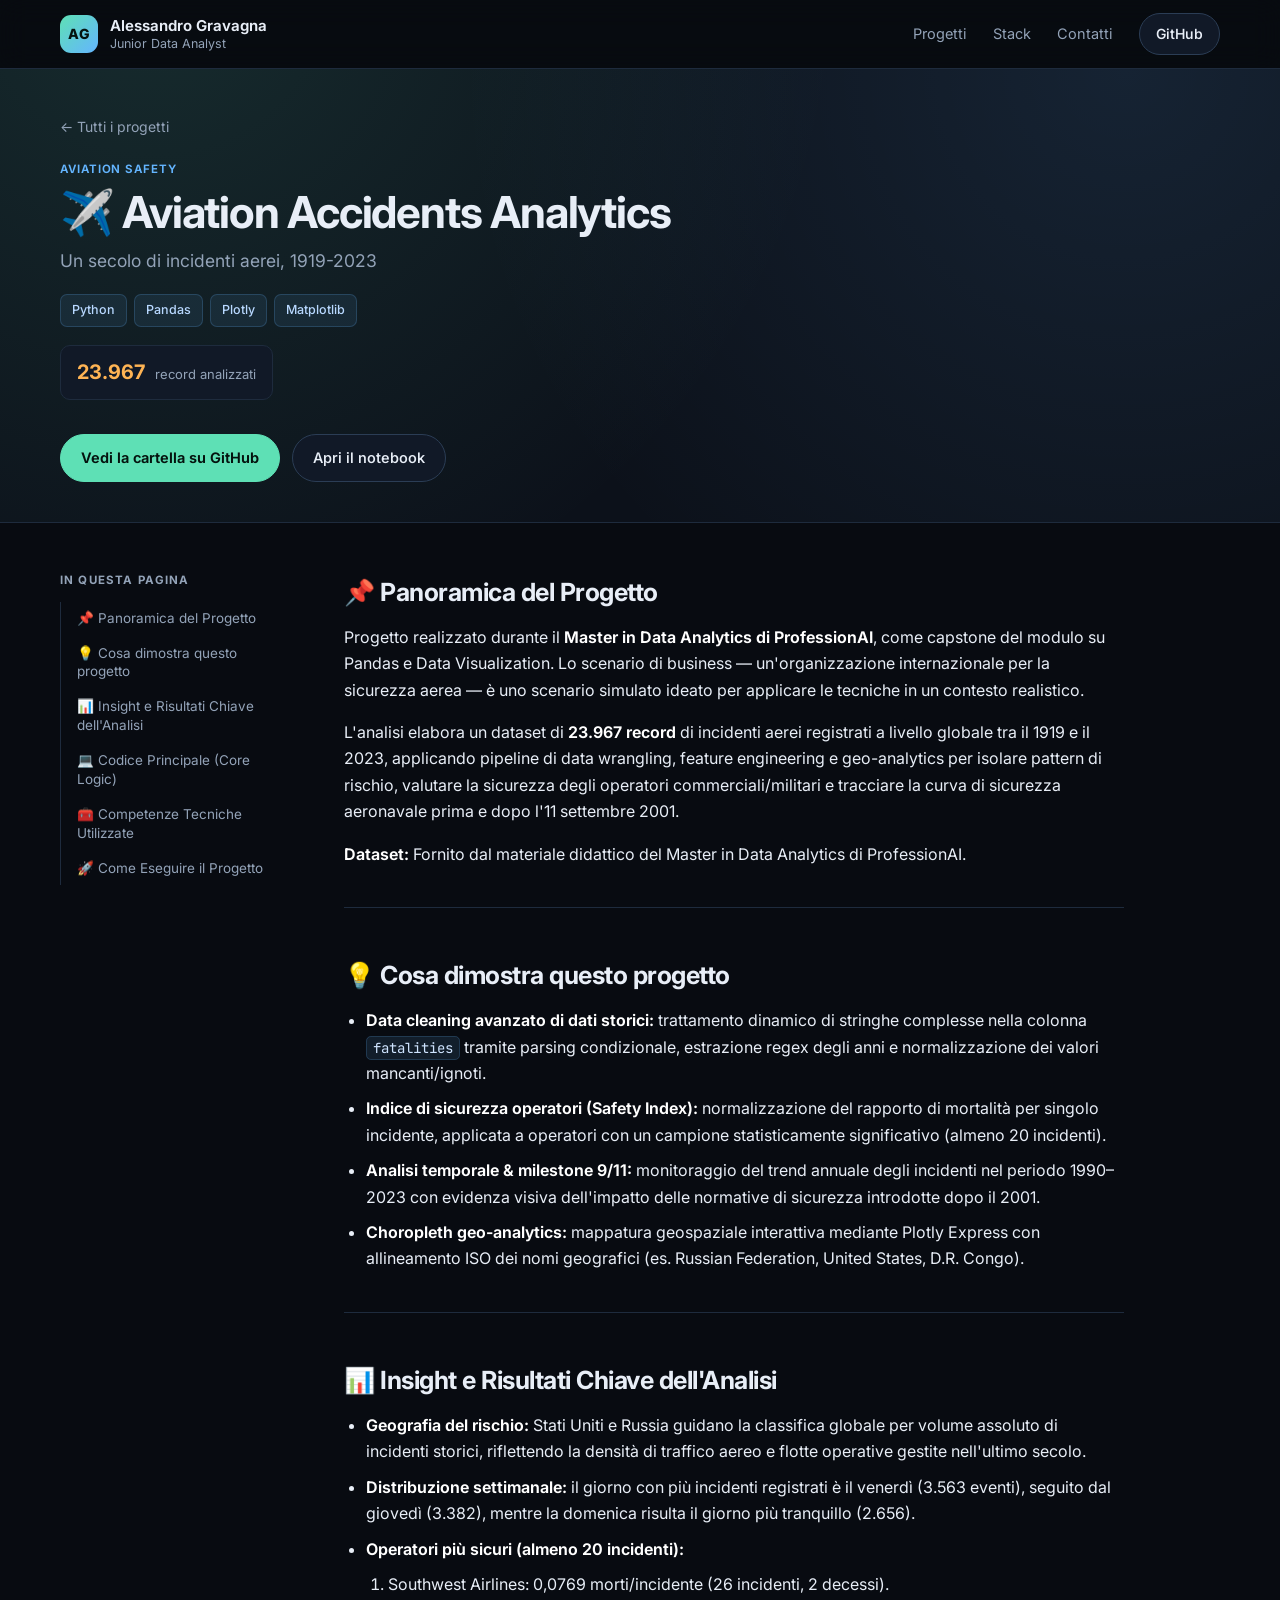
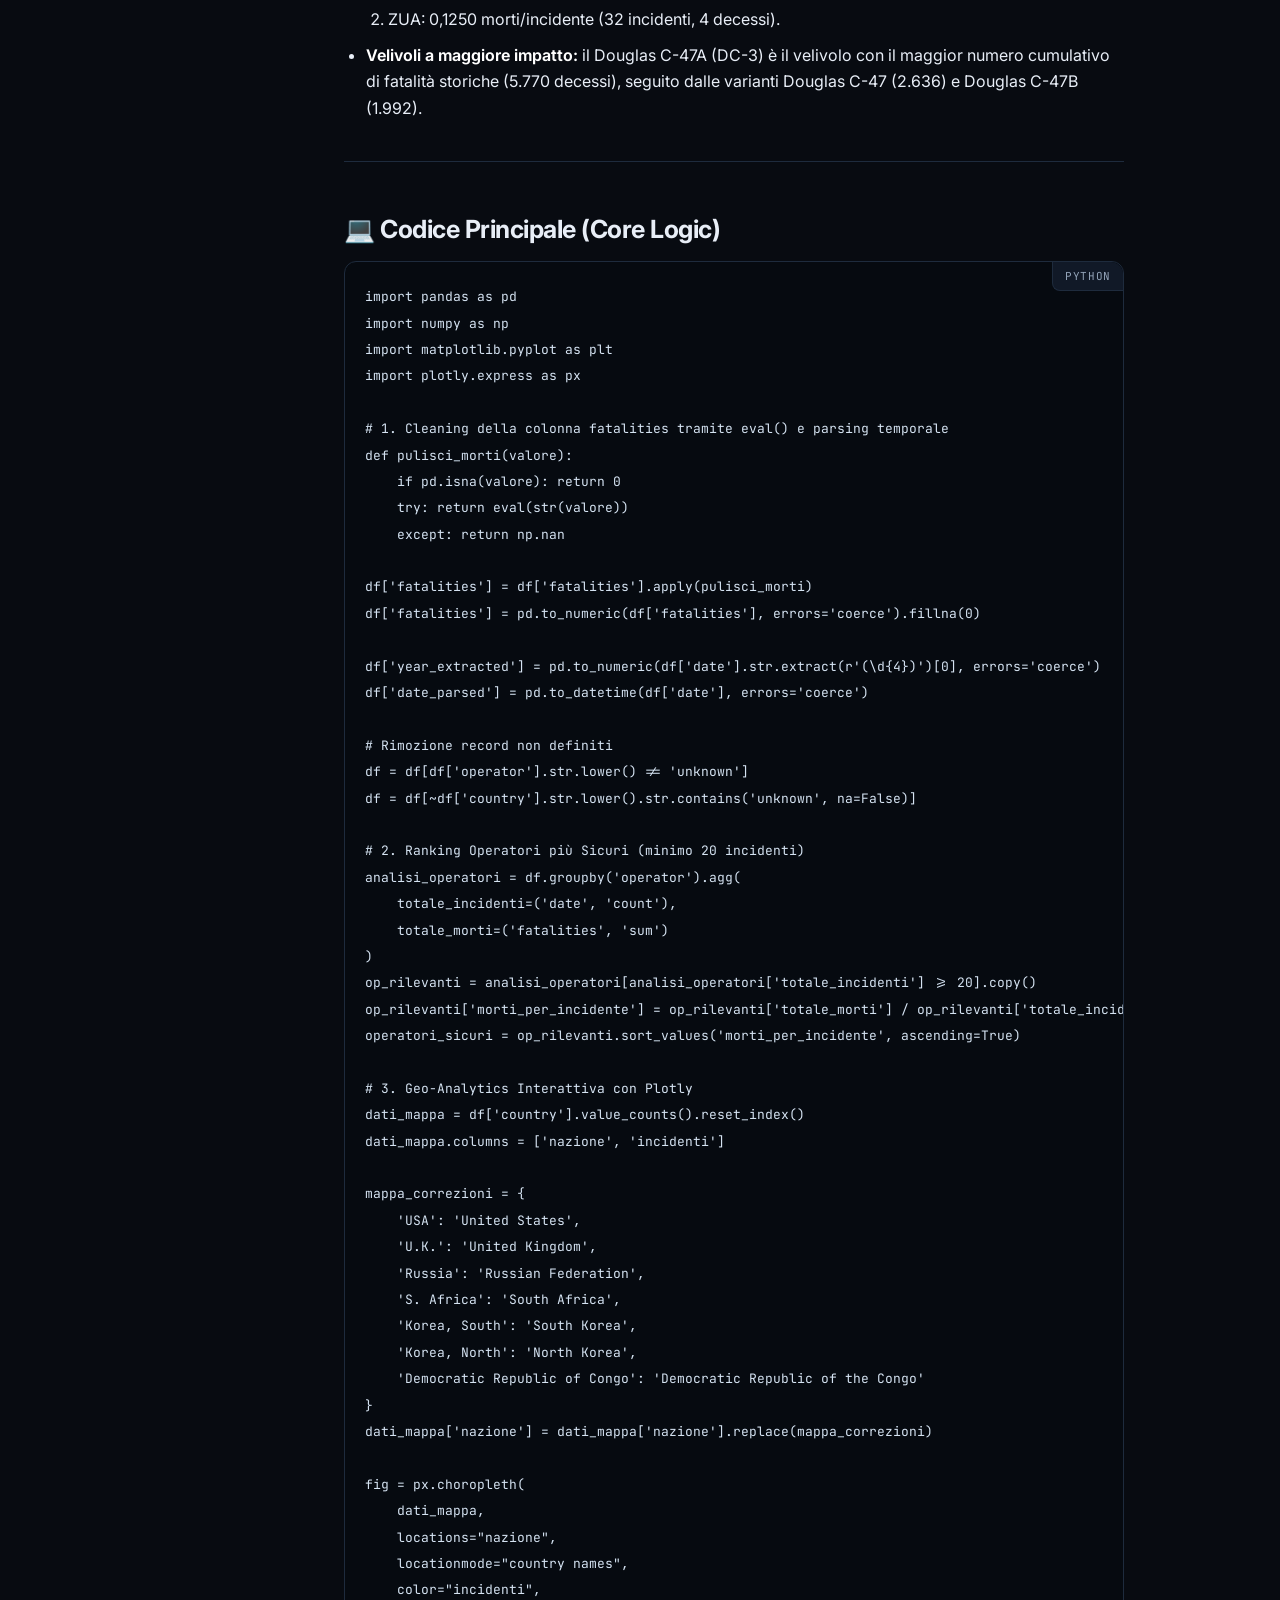
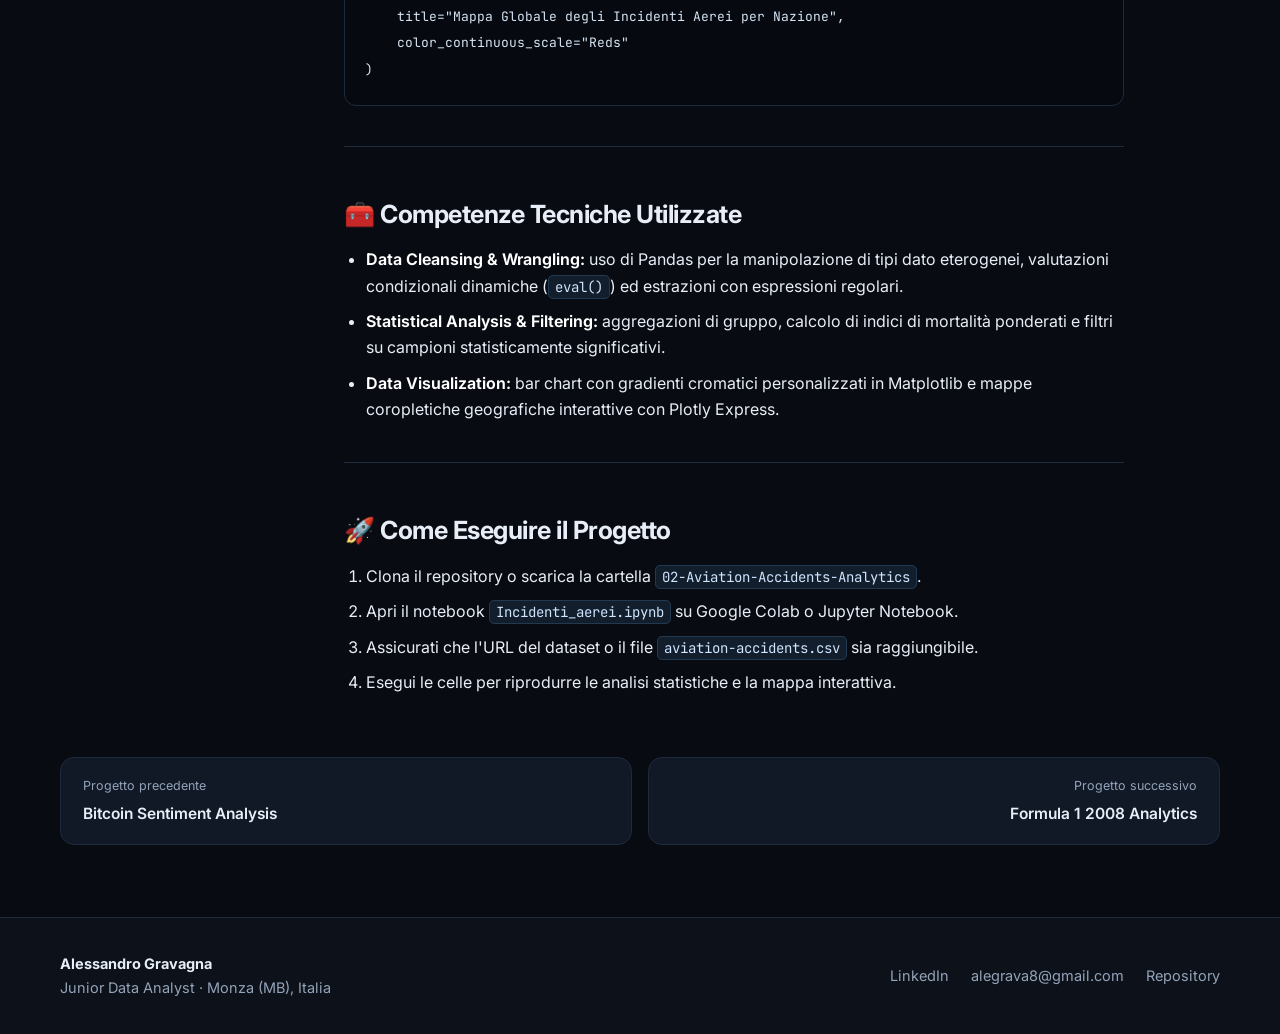
==== docs/projects/aviation-accidents.html @ 1020ff24 "Aggiunge il sito GitHub Pages generato dai README Trasforma il repository in un portfolio navigabile" ====
<!DOCTYPE html>
<html lang="it">
<head>
<meta charset="utf-8">
<meta name="viewport" content="width=device-width, initial-scale=1">
<title>Aviation Accidents Analytics — Alessandro Gravagna</title>
<meta name="description" content="Data wrangling su dati storici sporchi, costruzione di un safety index per operatore su campioni significativi, analisi del trend post 11 settembre e mappa coropletica interattiva.">
<meta name="author" content="Alessandro Gravagna">
<meta property="og:title" content="Aviation Accidents Analytics — Alessandro Gravagna">
<meta property="og:description" content="Data wrangling su dati storici sporchi, costruzione di un safety index per operatore su campioni significativi, analisi del trend post 11 settembre e mappa coropletica interattiva.">
<meta property="og:type" content="website">
<meta property="og:url" content="https://alessandrogravagna.github.io/Data-Analytics-Portfolio/">
<meta property="og:image" content="https://alessandrogravagna.github.io/Data-Analytics-Portfolio/assets/img/powerbi-techmarket-powerbi_dashboard_preview.png">
<meta property="og:locale" content="it_IT">
<meta name="twitter:card" content="summary_large_image">
<link rel="icon" href="data:image/svg+xml,<svg xmlns='http://www.w3.org/2000/svg' viewBox='0 0 100 100'><text y='.9em' font-size='90'>&#128202;</text></svg>">
<link rel="preconnect" href="https://fonts.googleapis.com">
<link rel="preconnect" href="https://fonts.gstatic.com" crossorigin>
<link href="https://fonts.googleapis.com/css2?family=Inter:wght@400;500;600;700;800&family=JetBrains+Mono:wght@400;500&display=swap" rel="stylesheet">
<link rel="stylesheet" href="../assets/style.css">

</head>
<body class="project">
<a class="skip" href="#main">Vai al contenuto</a>
<header class="topbar">
  <div class="wrap topbar-inner">
    <a class="brand" href="../index.html">
      <span class="brand-mark">AG</span>
      <span class="brand-text">Alessandro Gravagna<small>Junior Data Analyst</small></span>
    </a>
    <nav class="topnav">
      <a href="../index.html#progetti">Progetti</a>
      <a href="../index.html#stack">Stack</a>
      <a href="../index.html#contatti">Contatti</a>
      <a class="btn btn-ghost" href="https://github.com/alessandrogravagna/Data-Analytics-Portfolio" target="_blank" rel="noopener">GitHub</a>
    </nav>
  </div>
</header>
<main id="main">

<section class="project-head">
  <div class="wrap">
    <a class="back" href="../index.html#progetti"><span aria-hidden="true">&larr;</span> Tutti i progetti</a>
    <span class="domain">Aviation Safety</span>
    <h1>✈️ Aviation Accidents Analytics</h1>
    <p class="lead">Un secolo di incidenti aerei, 1919-2023</p>
    <div class="chips"><span class="chip">Python</span><span class="chip">Pandas</span><span class="chip">Plotly</span><span class="chip">Matplotlib</span></div>
    <div class="head-metric"><b>23.967</b><span>record analizzati</span></div>
    <div class="hero-actions"><a class="btn btn-primary" href="https://github.com/alessandrogravagna/Data-Analytics-Portfolio/tree/main/04-Python/02-Aviation-Accidents-Analytics" target="_blank" rel="noopener">Vedi la cartella su GitHub</a><a class="btn" href="https://github.com/alessandrogravagna/Data-Analytics-Portfolio/blob/main/04-Python/02-Aviation-Accidents-Analytics/Incidenti_aerei.ipynb" target="_blank" rel="noopener">Apri il notebook</a></div>
  </div>
</section>
<div class="wrap project-layout">
  <aside class="toc"><p class="toc-title">In questa pagina</p><nav><a href="#panoramica-del-progetto">📌 Panoramica del Progetto</a><a href="#cosa-dimostra-questo-progetto">💡 Cosa dimostra questo progetto</a><a href="#insight-e-risultati-chiave-dellanalisi">📊 Insight e Risultati Chiave dell&#x27;Analisi</a><a href="#codice-principale-core-logic">💻 Codice Principale (Core Logic)</a><a href="#competenze-tecniche-utilizzate">🧰 Competenze Tecniche Utilizzate</a><a href="#come-eseguire-il-progetto">🚀 Come Eseguire il Progetto</a></nav></aside>
  <article class="prose">
<h2 id="panoramica-del-progetto">📌 Panoramica del Progetto</h2>
<p>Progetto realizzato durante il <strong>Master in Data Analytics di ProfessionAI</strong>, come capstone del modulo su Pandas e Data Visualization. Lo scenario di business — un&#x27;organizzazione internazionale per la sicurezza aerea — è uno scenario simulato ideato per applicare le tecniche in un contesto realistico.</p>
<p>L&#x27;analisi elabora un dataset di <strong>23.967 record</strong> di incidenti aerei registrati a livello globale tra il 1919 e il 2023, applicando pipeline di data wrangling, feature engineering e geo-analytics per isolare pattern di rischio, valutare la sicurezza degli operatori commerciali/militari e tracciare la curva di sicurezza aeronavale prima e dopo l&#x27;11 settembre 2001.</p>
<p><strong>Dataset:</strong> Fornito dal materiale didattico del Master in Data Analytics di ProfessionAI.</p>
<hr>
<h2 id="cosa-dimostra-questo-progetto">💡 Cosa dimostra questo progetto</h2>
<ul>
<li><strong>Data cleaning avanzato di dati storici:</strong> trattamento dinamico di stringhe complesse nella colonna <code>fatalities</code> tramite parsing condizionale, estrazione regex degli anni e normalizzazione dei valori mancanti/ignoti.
</li>
<li><strong>Indice di sicurezza operatori (Safety Index):</strong> normalizzazione del rapporto di mortalità per singolo incidente, applicata a operatori con un campione statisticamente significativo (almeno 20 incidenti).
</li>
<li><strong>Analisi temporale &amp; milestone 9/11:</strong> monitoraggio del trend annuale degli incidenti nel periodo 1990–2023 con evidenza visiva dell&#x27;impatto delle normative di sicurezza introdotte dopo il 2001.
</li>
<li><strong>Choropleth geo-analytics:</strong> mappatura geospaziale interattiva mediante Plotly Express con allineamento ISO dei nomi geografici (es. Russian Federation, United States, D.R. Congo).
</li>
</ul>
<hr>
<h2 id="insight-e-risultati-chiave-dellanalisi">📊 Insight e Risultati Chiave dell&#x27;Analisi</h2>
<ul>
<li><strong>Geografia del rischio:</strong> Stati Uniti e Russia guidano la classifica globale per volume assoluto di incidenti storici, riflettendo la densità di traffico aereo e flotte operative gestite nell&#x27;ultimo secolo.
</li>
<li><strong>Distribuzione settimanale:</strong> il giorno con più incidenti registrati è il venerdì (3.563 eventi), seguito dal giovedì (3.382), mentre la domenica risulta il giorno più tranquillo (2.656).
</li>
<li><strong>Operatori più sicuri (almeno 20 incidenti):</strong>
<ol>
<li>Southwest Airlines: 0,0769 morti/incidente (26 incidenti, 2 decessi).
</li>
<li>ZUA: 0,1250 morti/incidente (32 incidenti, 4 decessi).
</li>
</ol>
</li>
<li><strong>Velivoli a maggiore impatto:</strong> il Douglas C-47A (DC-3) è il velivolo con il maggior numero cumulativo di fatalità storiche (5.770 decessi), seguito dalle varianti Douglas C-47 (2.636) e Douglas C-47B (1.992).
</li>
</ul>
<hr>
<h2 id="codice-principale-core-logic">💻 Codice Principale (Core Logic)</h2>
<div class="code-block" data-lang="python"><pre><code>import pandas as pd
import numpy as np
import matplotlib.pyplot as plt
import plotly.express as px

# 1. Cleaning della colonna fatalities tramite eval() e parsing temporale
def pulisci_morti(valore):
    if pd.isna(valore): return 0
    try: return eval(str(valore))
    except: return np.nan

df[&#x27;fatalities&#x27;] = df[&#x27;fatalities&#x27;].apply(pulisci_morti)
df[&#x27;fatalities&#x27;] = pd.to_numeric(df[&#x27;fatalities&#x27;], errors=&#x27;coerce&#x27;).fillna(0)

df[&#x27;year_extracted&#x27;] = pd.to_numeric(df[&#x27;date&#x27;].str.extract(r&#x27;(\d{4})&#x27;)[0], errors=&#x27;coerce&#x27;)
df[&#x27;date_parsed&#x27;] = pd.to_datetime(df[&#x27;date&#x27;], errors=&#x27;coerce&#x27;)

# Rimozione record non definiti
df = df[df[&#x27;operator&#x27;].str.lower() != &#x27;unknown&#x27;]
df = df[~df[&#x27;country&#x27;].str.lower().str.contains(&#x27;unknown&#x27;, na=False)]

# 2. Ranking Operatori più Sicuri (minimo 20 incidenti)
analisi_operatori = df.groupby(&#x27;operator&#x27;).agg(
    totale_incidenti=(&#x27;date&#x27;, &#x27;count&#x27;),
    totale_morti=(&#x27;fatalities&#x27;, &#x27;sum&#x27;)
)
op_rilevanti = analisi_operatori[analisi_operatori[&#x27;totale_incidenti&#x27;] &gt;= 20].copy()
op_rilevanti[&#x27;morti_per_incidente&#x27;] = op_rilevanti[&#x27;totale_morti&#x27;] / op_rilevanti[&#x27;totale_incidenti&#x27;]
operatori_sicuri = op_rilevanti.sort_values(&#x27;morti_per_incidente&#x27;, ascending=True)

# 3. Geo-Analytics Interattiva con Plotly
dati_mappa = df[&#x27;country&#x27;].value_counts().reset_index()
dati_mappa.columns = [&#x27;nazione&#x27;, &#x27;incidenti&#x27;]

mappa_correzioni = {
    &#x27;USA&#x27;: &#x27;United States&#x27;,
    &#x27;U.K.&#x27;: &#x27;United Kingdom&#x27;,
    &#x27;Russia&#x27;: &#x27;Russian Federation&#x27;,
    &#x27;S. Africa&#x27;: &#x27;South Africa&#x27;,
    &#x27;Korea, South&#x27;: &#x27;South Korea&#x27;,
    &#x27;Korea, North&#x27;: &#x27;North Korea&#x27;,
    &#x27;Democratic Republic of Congo&#x27;: &#x27;Democratic Republic of the Congo&#x27;
}
dati_mappa[&#x27;nazione&#x27;] = dati_mappa[&#x27;nazione&#x27;].replace(mappa_correzioni)

fig = px.choropleth(
    dati_mappa,
    locations=&quot;nazione&quot;,
    locationmode=&quot;country names&quot;,
    color=&quot;incidenti&quot;,
    title=&quot;Mappa Globale degli Incidenti Aerei per Nazione&quot;,
    color_continuous_scale=&quot;Reds&quot;
)</code></pre></div>
<hr>
<h2 id="competenze-tecniche-utilizzate">🧰 Competenze Tecniche Utilizzate</h2>
<ul>
<li><strong>Data Cleansing &amp; Wrangling:</strong> uso di Pandas per la manipolazione di tipi dato eterogenei, valutazioni condizionali dinamiche (<code>eval()</code>) ed estrazioni con espressioni regolari.
</li>
<li><strong>Statistical Analysis &amp; Filtering:</strong> aggregazioni di gruppo, calcolo di indici di mortalità ponderati e filtri su campioni statisticamente significativi.
</li>
<li><strong>Data Visualization:</strong> bar chart con gradienti cromatici personalizzati in Matplotlib e mappe coropletiche geografiche interattive con Plotly Express.
</li>
</ul>
<hr>
<h2 id="come-eseguire-il-progetto">🚀 Come Eseguire il Progetto</h2>
<ol>
<li>Clona il repository o scarica la cartella <code>02-Aviation-Accidents-Analytics</code>.
</li>
<li>Apri il notebook <code>Incidenti_aerei.ipynb</code> su Google Colab o Jupyter Notebook.
</li>
<li>Assicurati che l&#x27;URL del dataset o il file <code>aviation-accidents.csv</code> sia raggiungibile.
</li>
<li>Esegui le celle per riprodurre le analisi statistiche e la mappa interattiva.
</li>
</ol>
  </article>
</div>
<div class="wrap pager-row"><a class="pager prev" href="bitcoin-sentiment-pyspark.html"><span>Progetto precedente</span><b>Bitcoin Sentiment Analysis</b></a><a class="pager next" href="formula1-2008.html"><span>Progetto successivo</span><b>Formula 1 2008 Analytics</b></a></div>

</main>
<footer class="footer">
  <div class="wrap footer-inner">
    <div>
      <strong>Alessandro Gravagna</strong><br>
      <span class="muted">Junior Data Analyst &middot; Monza (MB), Italia</span>
    </div>
    <div class="footer-links">
      <a href="https://www.linkedin.com/in/alessandro-gravagna-3a3050201/" target="_blank" rel="noopener">LinkedIn</a>
      <a href="mailto:alegrava8@gmail.com">alegrava8@gmail.com</a>
      <a href="https://github.com/alessandrogravagna/Data-Analytics-Portfolio" target="_blank" rel="noopener">Repository</a>
    </div>
  </div>
</footer>
</body>
</html>
---- docs/assets/style.css ----
/* ==========================================================================
   Data Analytics Portfolio — Alessandro Gravagna
   Foglio di stile unico del sito (generato in docs/assets/style.css)
   ========================================================================== */

:root {
  --bg: #080b11;
  --bg-alt: #0c111a;
  --surface: #111927;
  --surface-2: #16202f;
  --border: #1e2b3d;
  --border-strong: #2b3d55;
  --text: #e8eef7;
  --muted: #93a3b8;
  --accent: #5ee0b5;
  --accent-2: #64b5ff;
  --accent-3: #ffb454;
  --radius: 14px;
  --wrap: 1160px;
  --mono: "JetBrains Mono", ui-monospace, SFMono-Regular, Menlo, monospace;
  --sans: "Inter", -apple-system, BlinkMacSystemFont, "Segoe UI", Roboto, sans-serif;
}

* { box-sizing: border-box; }

html { scroll-behavior: smooth; scroll-padding-top: 84px; }

body {
  margin: 0;
  background: var(--bg);
  color: var(--text);
  font-family: var(--sans);
  font-size: 16px;
  line-height: 1.65;
  -webkit-font-smoothing: antialiased;
}

img { max-width: 100%; height: auto; display: block; }
a { color: var(--accent); text-decoration: none; }
a:hover { text-decoration: underline; }
[hidden] { display: none !important; }

.wrap { width: min(var(--wrap), calc(100% - 48px)); margin-inline: auto; }
.muted { color: var(--muted); }
.star { color: var(--accent-3); }

.skip {
  position: absolute; left: -9999px; top: 0; background: var(--accent);
  color: #04120d; padding: 10px 16px; border-radius: 0 0 8px 0; z-index: 100;
}
.skip:focus { left: 0; }

/* ---------- Topbar ---------- */
.topbar {
  position: sticky; top: 0; z-index: 50;
  background: rgba(8, 11, 17, .82);
  backdrop-filter: blur(14px);
  border-bottom: 1px solid var(--border);
}
.topbar-inner { display: flex; align-items: center; justify-content: space-between; gap: 20px; height: 68px; }
.brand { display: flex; align-items: center; gap: 12px; color: var(--text); text-decoration: none; }
.brand:hover { text-decoration: none; }
.brand-mark {
  width: 38px; height: 38px; border-radius: 11px; flex: none;
  display: grid; place-items: center;
  background: linear-gradient(135deg, var(--accent), var(--accent-2));
  color: #05130f; font-weight: 800; font-size: 14px; letter-spacing: .5px;
}
.brand-text { display: flex; flex-direction: column; font-weight: 650; font-size: 15px; line-height: 1.25; }
.brand-text small { color: var(--muted); font-weight: 400; font-size: 12.5px; }
.topnav { display: flex; align-items: center; gap: 26px; font-size: 14.5px; }
.topnav a { color: var(--muted); }
.topnav a:hover { color: var(--text); text-decoration: none; }

/* ---------- Bottoni ---------- */
.btn {
  display: inline-flex; align-items: center; gap: 8px;
  padding: 11px 20px; border-radius: 999px;
  border: 1px solid var(--border-strong); background: var(--surface);
  color: var(--text); font-size: 14.5px; font-weight: 550;
  transition: border-color .18s, background .18s, transform .18s;
}
.btn:hover { text-decoration: none; border-color: var(--accent); background: var(--surface-2); transform: translateY(-1px); }
.btn-primary { background: var(--accent); border-color: var(--accent); color: #04130e; font-weight: 650; }
.btn-primary:hover { background: #7aeac6; border-color: #7aeac6; color: #04130e; }
.btn-accent { background: transparent; border-color: var(--accent-3); color: var(--accent-3); }
.btn-accent:hover { background: rgba(255, 180, 84, .12); border-color: var(--accent-3); }
.btn-ghost { padding: 8px 16px; font-size: 14px; }
.topnav .btn-ghost { color: var(--text); }

/* ---------- Hero ---------- */
.hero {
  position: relative; overflow: hidden;
  padding: clamp(56px, 9vw, 104px) 0 clamp(40px, 6vw, 72px);
  border-bottom: 1px solid var(--border);
}
.hero::before {
  content: ""; position: absolute; inset: -40% -10% auto -10%; height: 620px;
  background:
    radial-gradient(closest-side, rgba(94, 224, 181, .17), transparent 70%) 18% 40% / 60% 100% no-repeat,
    radial-gradient(closest-side, rgba(100, 181, 255, .15), transparent 70%) 82% 20% / 55% 100% no-repeat;
  pointer-events: none;
}
.hero::after {
  content: ""; position: absolute; inset: 0; pointer-events: none;
  background-image: linear-gradient(rgba(255,255,255,.028) 1px, transparent 1px),
                    linear-gradient(90deg, rgba(255,255,255,.028) 1px, transparent 1px);
  background-size: 56px 56px;
  mask-image: linear-gradient(180deg, #000, transparent 82%);
}
.hero-inner { position: relative; z-index: 1; max-width: 860px; }
.pill {
  display: inline-flex; align-items: center; gap: 9px; margin: 0 0 22px;
  padding: 7px 15px 7px 12px; border-radius: 999px;
  border: 1px solid rgba(94, 224, 181, .35); background: rgba(94, 224, 181, .08);
  color: var(--accent); font-size: 13.5px; font-weight: 550;
}
.pill .dot { width: 8px; height: 8px; border-radius: 50%; background: var(--accent); box-shadow: 0 0 0 4px rgba(94,224,181,.18); }
.hero h1 {
  margin: 0 0 22px; font-size: clamp(34px, 5.6vw, 60px); line-height: 1.08;
  letter-spacing: -.025em; font-weight: 800;
}
.grad { background: linear-gradient(100deg, var(--accent), var(--accent-2) 70%); -webkit-background-clip: text; background-clip: text; color: transparent; }
.lead { color: var(--muted); font-size: clamp(15.5px, 1.6vw, 17.5px); margin: 0 0 16px; max-width: 72ch; }
.hero-actions { display: flex; flex-wrap: wrap; gap: 12px; margin-top: 28px; }

.stats {
  display: grid; grid-template-columns: repeat(auto-fit, minmax(150px, 1fr));
  gap: 14px; margin: 44px 0 0; padding: 0;
}
.stats > div { padding: 18px 20px; border: 1px solid var(--border); border-radius: var(--radius); background: var(--surface); }
.stats dt { font-size: 30px; font-weight: 800; letter-spacing: -.02em; color: var(--accent); }
.stats dd { margin: 4px 0 0; font-size: 13.5px; color: var(--muted); }

/* ---------- Sezioni ---------- */
.section { padding: clamp(56px, 8vw, 92px) 0; }
.section-alt { background: var(--bg-alt); border-block: 1px solid var(--border); }
.section-head { margin-bottom: 34px; max-width: 76ch; }
.section-head h2 { margin: 0 0 10px; font-size: clamp(26px, 3.4vw, 34px); letter-spacing: -.02em; }
.section-head p { margin: 0; font-size: 15.5px; }

/* ---------- Filtri ---------- */
.filters { display: flex; flex-wrap: wrap; gap: 9px; margin-bottom: 30px; }
.filter {
  padding: 9px 18px; border-radius: 999px; cursor: pointer;
  border: 1px solid var(--border-strong); background: transparent;
  color: var(--muted); font-family: inherit; font-size: 14px; font-weight: 550;
  transition: .18s;
}
.filter:hover { color: var(--text); border-color: var(--accent); }
.filter.is-active { background: var(--accent); border-color: var(--accent); color: #04130e; }
.empty { color: var(--muted); text-align: center; padding: 40px 0; }

/* ---------- Griglia progetti ---------- */
.grid { display: grid; grid-template-columns: repeat(auto-fill, minmax(330px, 1fr)); gap: 22px; }
.card {
  border: 1px solid var(--border); border-radius: var(--radius);
  background: var(--surface); overflow: hidden;
  transition: transform .2s, border-color .2s, box-shadow .2s;
}
.card:hover { transform: translateY(-4px); border-color: var(--border-strong); box-shadow: 0 18px 40px -24px rgba(0,0,0,.9); }
.card-link { display: flex; flex-direction: column; height: 100%; color: inherit; }
.card-link:hover { text-decoration: none; }
.card-media { aspect-ratio: 16 / 9; overflow: hidden; background: var(--surface-2); border-bottom: 1px solid var(--border); }
.card-media img { width: 100%; height: 100%; object-fit: cover; object-position: top center; opacity: .92; transition: .3s; }
.card:hover .card-media img { opacity: 1; transform: scale(1.02); }
.card-media--glyph {
  display: grid; place-items: center; font-size: 46px;
  background: radial-gradient(circle at 30% 25%, rgba(94,224,181,.16), transparent 60%),
              radial-gradient(circle at 75% 80%, rgba(100,181,255,.14), transparent 60%), var(--surface-2);
}
.card-body { padding: 20px 22px 22px; display: flex; flex-direction: column; flex: 1; }
.card-top { display: flex; align-items: center; justify-content: space-between; gap: 10px; margin-bottom: 10px; }
.domain {
  display: inline-block; font-size: 11.5px; font-weight: 650; letter-spacing: .08em;
  text-transform: uppercase; color: var(--accent-2);
}
.card h3 { margin: 0 0 6px; font-size: 19px; line-height: 1.3; letter-spacing: -.015em; }
.card-tagline { margin: 0 0 12px; color: var(--accent); font-size: 14px; font-weight: 550; }
.card-summary { margin: 0 0 16px; color: var(--muted); font-size: 14.5px; }
.card-metric {
  display: flex; align-items: baseline; gap: 10px; margin-bottom: 16px;
  padding: 12px 14px; border-radius: 10px; background: var(--surface-2); border: 1px solid var(--border);
}
.card-metric b { font-size: 19px; color: var(--accent-3); letter-spacing: -.01em; }
.card-metric span { font-size: 12.5px; color: var(--muted); }
.chips { display: flex; flex-wrap: wrap; gap: 7px; }
.chip {
  padding: 5px 11px; border-radius: 7px; font-size: 12.5px; font-weight: 500;
  background: rgba(100, 181, 255, .09); border: 1px solid rgba(100, 181, 255, .2); color: #b8d8ff;
}
.card-cta { margin-top: auto; padding-top: 18px; color: var(--accent); font-size: 14.5px; font-weight: 600; }
.card:hover .card-cta span { display: inline-block; transform: translateX(4px); transition: .2s; }

/* ---------- Stack ---------- */
.stack-grid { display: grid; grid-template-columns: repeat(auto-fit, minmax(260px, 1fr)); gap: 18px; }
.stack-item { padding: 22px; border: 1px solid var(--border); border-radius: var(--radius); background: var(--surface); }
.stack-item h3 { margin: 0 0 8px; font-size: 16.5px; color: var(--accent); }
.stack-item p { margin: 0; color: var(--muted); font-size: 14.5px; }

/* ---------- Contatti ---------- */
.contact { max-width: 760px; }
.contact h2 { font-size: clamp(26px, 3.4vw, 34px); margin: 0 0 12px; letter-spacing: -.02em; }

/* ---------- Pagina progetto ---------- */
.project-head {
  padding: 44px 0 40px; border-bottom: 1px solid var(--border);
  background:
    radial-gradient(circle at 12% -20%, rgba(94,224,181,.13), transparent 55%),
    radial-gradient(circle at 88% 0%, rgba(100,181,255,.11), transparent 55%), var(--bg-alt);
}
.back { display: inline-block; margin-bottom: 22px; color: var(--muted); font-size: 14px; }
.back:hover { color: var(--accent); text-decoration: none; }
.project-head .domain { display: block; margin-bottom: 8px; }
.project-head h1 { margin: 0 0 10px; font-size: clamp(28px, 4.4vw, 44px); line-height: 1.14; letter-spacing: -.025em; }
.project-head .lead { margin-bottom: 18px; }
.project-head .chips { margin-bottom: 18px; }
.head-metric {
  display: inline-flex; align-items: baseline; gap: 10px; margin-bottom: 6px;
  padding: 10px 16px; border-radius: 10px; background: var(--surface); border: 1px solid var(--border);
}
.head-metric b { font-size: 20px; color: var(--accent-3); }
.head-metric span { font-size: 13px; color: var(--muted); }

.project-layout { display: grid; grid-template-columns: 232px minmax(0, 1fr); gap: 52px; padding: 48px 0 24px; align-items: start; }
.toc { position: sticky; top: 92px; }
.toc-title { margin: 0 0 12px; font-size: 11.5px; font-weight: 700; letter-spacing: .1em; text-transform: uppercase; color: var(--muted); }
.toc nav { display: flex; flex-direction: column; gap: 2px; border-left: 1px solid var(--border); }
.toc nav a { padding: 7px 0 7px 15px; margin-left: -1px; border-left: 2px solid transparent; color: var(--muted); font-size: 13.5px; line-height: 1.4; }
.toc nav a:hover { color: var(--text); border-left-color: var(--accent); text-decoration: none; }

/* ---------- Contenuto markdown ---------- */
.prose { max-width: 78ch; font-size: 16px; }
.prose h2 {
  margin: 46px 0 16px; padding-top: 6px; font-size: 25px; letter-spacing: -.02em; line-height: 1.25;
}
.prose h2:first-child { margin-top: 0; }
.prose h3 { margin: 32px 0 12px; font-size: 19px; letter-spacing: -.015em; }
.prose h4 { margin: 26px 0 10px; font-size: 16.5px; color: var(--accent); }
.prose p { margin: 0 0 16px; }
.prose ul, .prose ol { margin: 0 0 18px; padding-left: 22px; }
.prose li { margin-bottom: 9px; }
.prose li > ul, .prose li > ol { margin: 9px 0 0; }
.prose strong { color: #fff; font-weight: 650; }
.prose hr { margin: 40px 0; border: 0; border-top: 1px solid var(--border); }
.prose img { margin: 22px 0; border-radius: 12px; border: 1px solid var(--border); }
.prose .caption { margin-top: -8px; font-size: 13.5px; color: var(--muted); }
.prose code {
  font-family: var(--mono); font-size: .875em; padding: 2px 6px; border-radius: 5px;
  background: rgba(100, 181, 255, .11); border: 1px solid rgba(100, 181, 255, .18); color: #cfe4ff;
}
.code-block {
  position: relative; margin: 0 0 22px; border: 1px solid var(--border);
  border-radius: 12px; background: #060a10; overflow: hidden;
}
.code-block::before {
  content: attr(data-lang); position: absolute; top: 0; right: 0;
  padding: 5px 12px; font-family: var(--mono); font-size: 11px; letter-spacing: .06em;
  text-transform: uppercase; color: var(--muted);
  background: var(--surface); border-left: 1px solid var(--border); border-bottom: 1px solid var(--border);
  border-radius: 0 12px 0 8px;
}
.code-block pre { margin: 0; padding: 22px 20px; overflow-x: auto; }
.code-block code {
  font-family: var(--mono); font-size: 13px; line-height: 1.65;
  background: none; border: 0; padding: 0; color: #d5e3f2; white-space: pre;
}
.table-wrap { margin: 0 0 24px; overflow-x: auto; border: 1px solid var(--border); border-radius: 12px; }
.prose table { width: 100%; border-collapse: collapse; font-size: 14.5px; }
.prose th, .prose td { padding: 12px 16px; text-align: left; border-bottom: 1px solid var(--border); vertical-align: top; }
.prose thead th { background: var(--surface-2); font-size: 12.5px; letter-spacing: .04em; text-transform: uppercase; color: var(--muted); white-space: nowrap; }
.prose tbody tr:last-child td { border-bottom: 0; }
.prose tbody tr:hover { background: rgba(255,255,255,.02); }

/* ---------- Pager ---------- */
.pager-row { display: grid; grid-template-columns: repeat(auto-fit, minmax(260px, 1fr)); gap: 16px; padding: 20px 0 72px; }
.pager {
  display: flex; flex-direction: column; gap: 4px; padding: 18px 22px;
  border: 1px solid var(--border); border-radius: var(--radius); background: var(--surface); color: var(--text);
  transition: border-color .2s, transform .2s;
}
.pager:hover { border-color: var(--accent); text-decoration: none; transform: translateY(-2px); }
.pager span { font-size: 12.5px; color: var(--muted); }
.pager b { font-size: 15.5px; font-weight: 600; }
.pager.next { text-align: right; }

/* ---------- Footer ---------- */
.footer { border-top: 1px solid var(--border); background: var(--bg-alt); padding: 34px 0; }
.footer-inner { display: flex; flex-wrap: wrap; gap: 18px; justify-content: space-between; align-items: center; font-size: 14.5px; }
.footer-links { display: flex; flex-wrap: wrap; gap: 22px; }
.footer-links a { color: var(--muted); }
.footer-links a:hover { color: var(--accent); }

/* ---------- Responsive ---------- */
@media (max-width: 900px) {
  .project-layout { grid-template-columns: 1fr; gap: 28px; padding-top: 32px; }
  .toc { position: static; border: 1px solid var(--border); border-radius: var(--radius); padding: 16px 18px; background: var(--surface); }
  .toc nav { flex-direction: row; flex-wrap: wrap; border-left: 0; gap: 6px 16px; }
  .toc nav a { padding: 2px 0; border-left: 0; }
}
@media (max-width: 720px) {
  .wrap { width: calc(100% - 32px); }
  .topnav a:not(.btn) { display: none; }
  .grid { grid-template-columns: 1fr; }
  .stats { grid-template-columns: repeat(2, 1fr); }
  .hero-actions .btn { flex: 1 1 auto; justify-content: center; }
}
@media (prefers-reduced-motion: reduce) {
  html { scroll-behavior: auto; }
  * { transition: none !important; animation: none !important; }
}
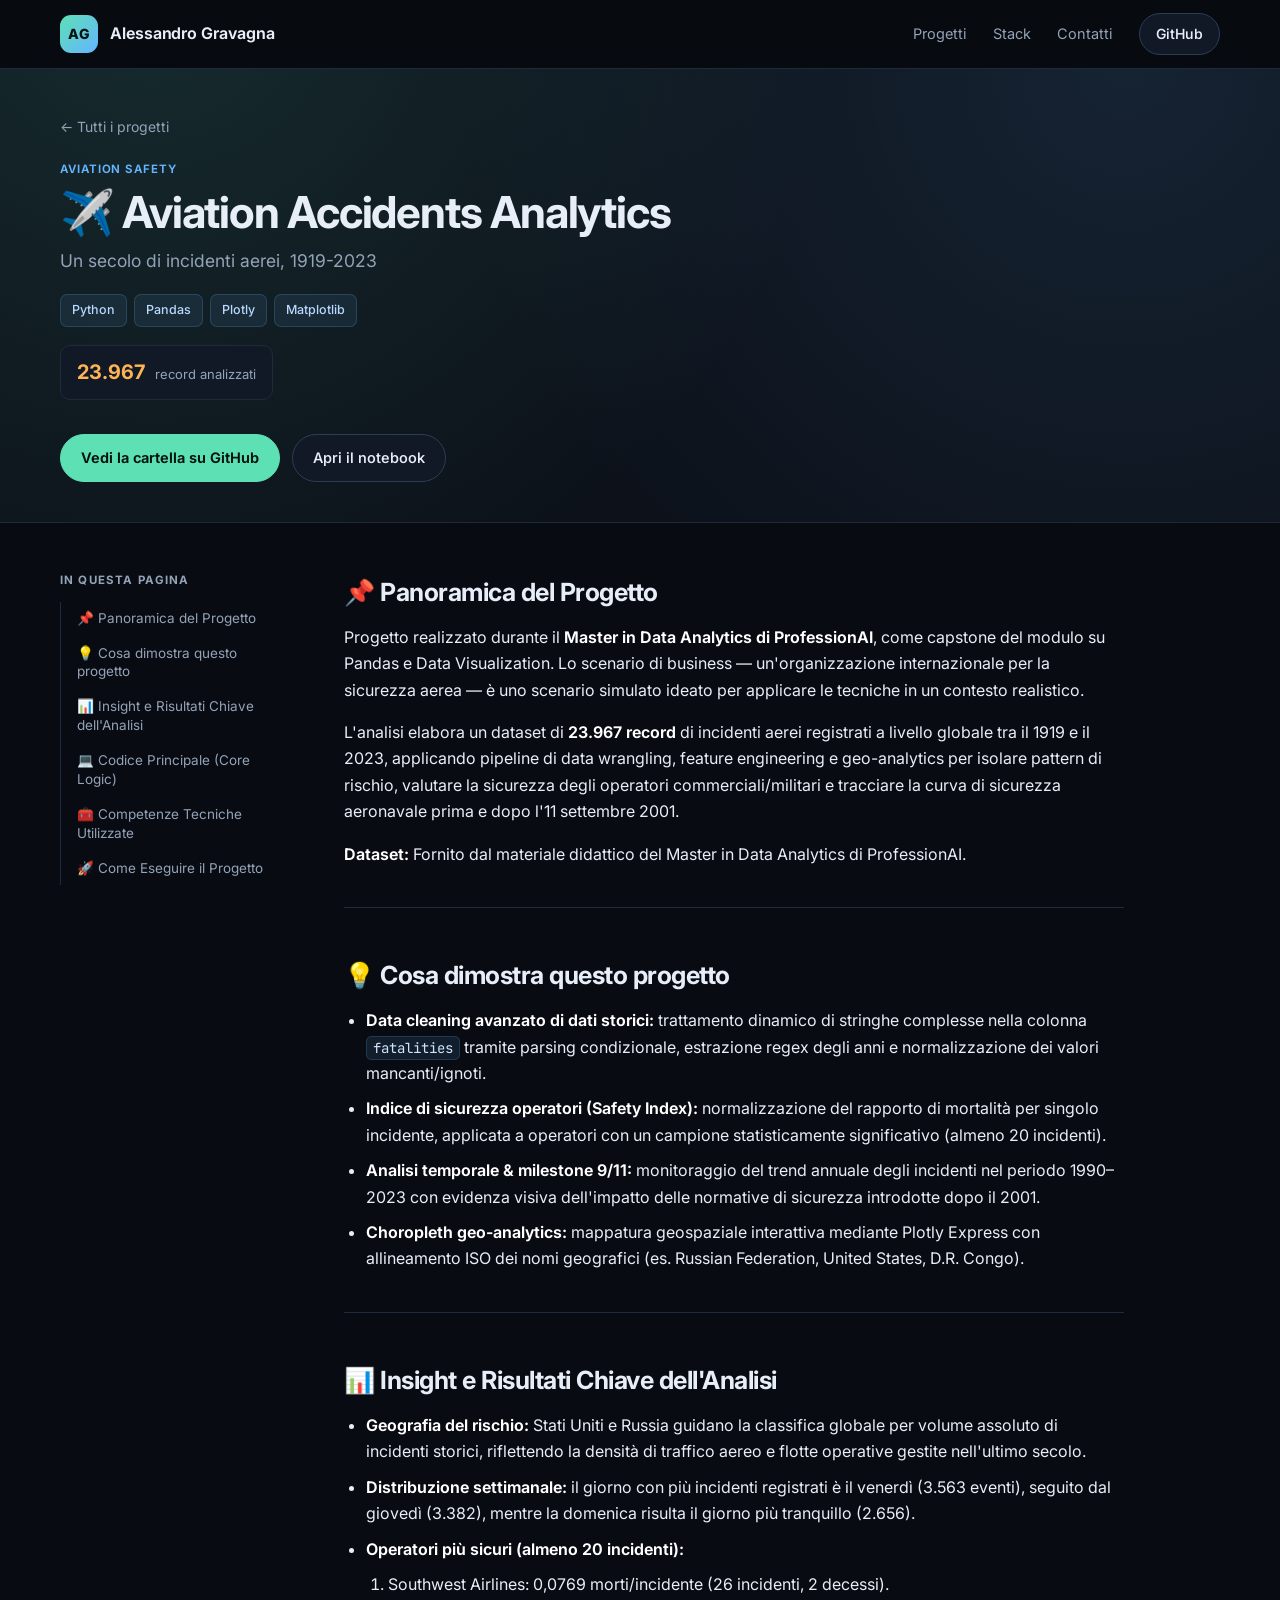
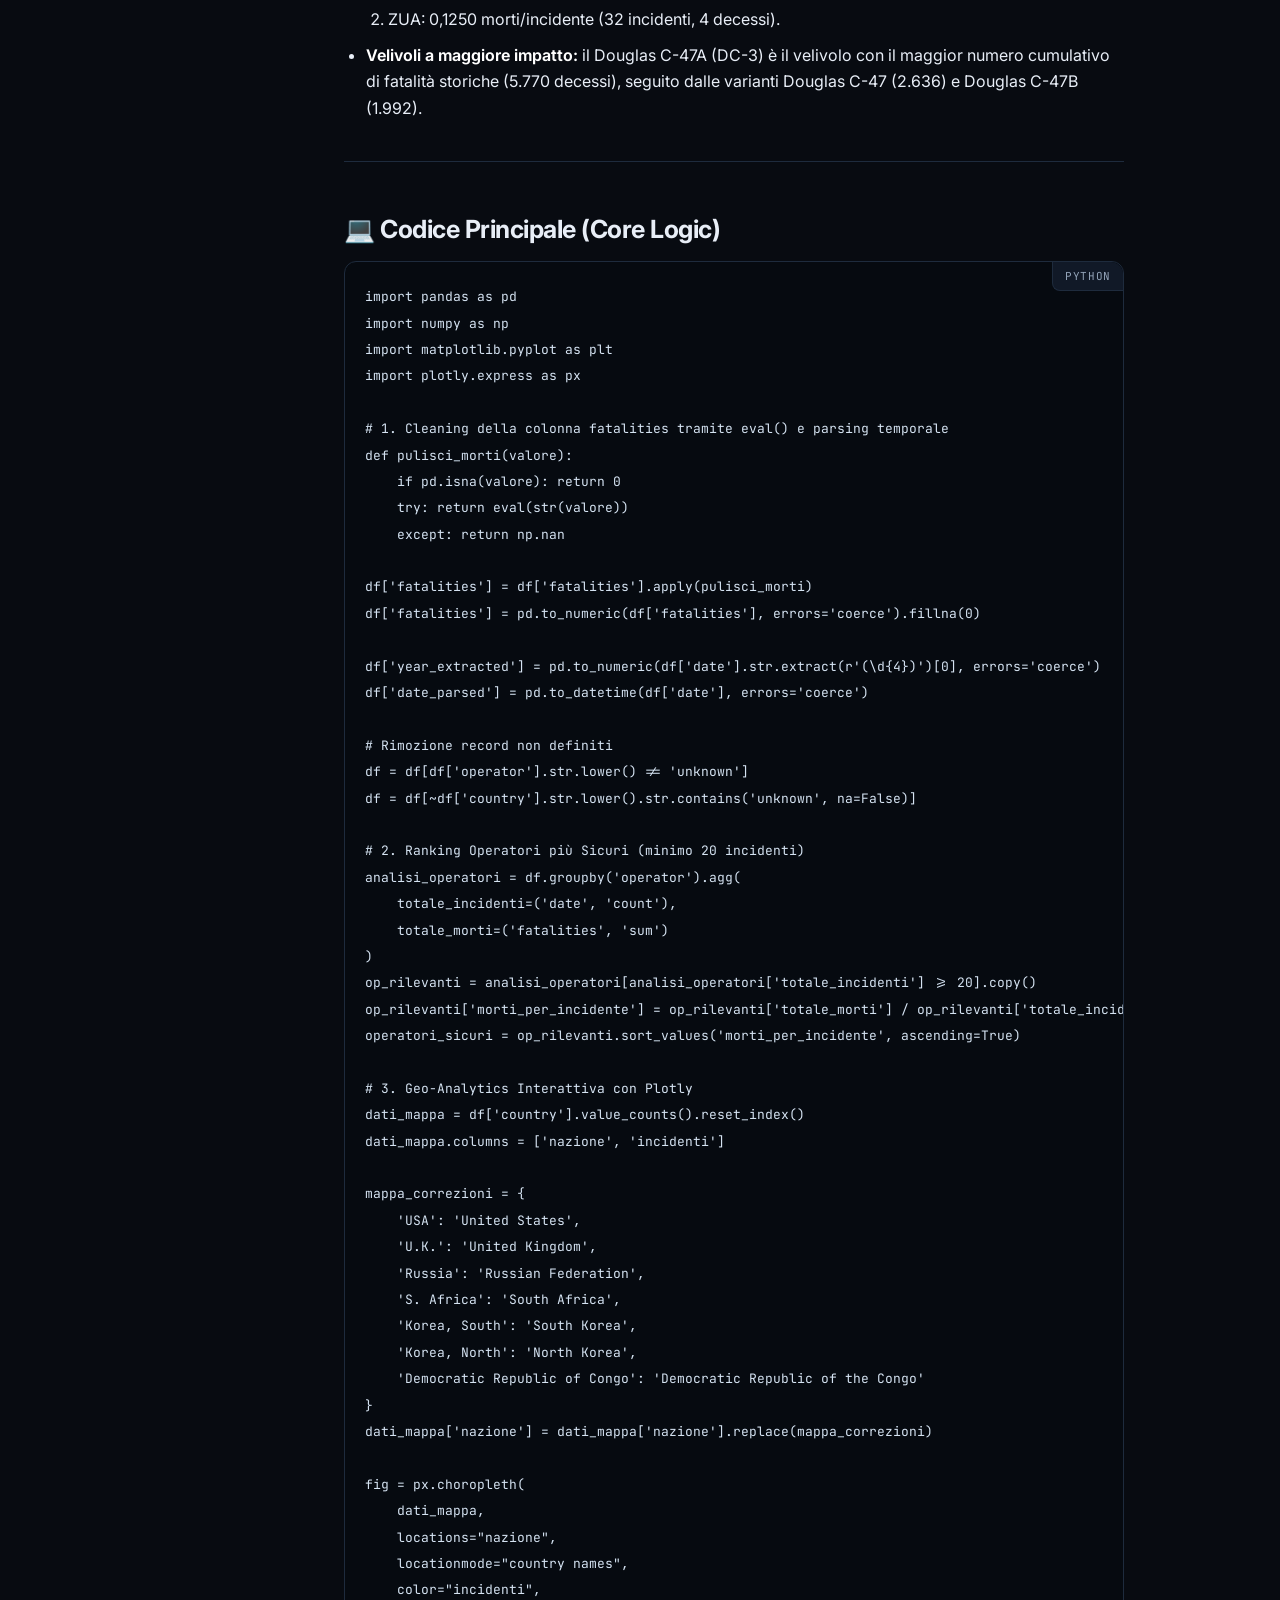
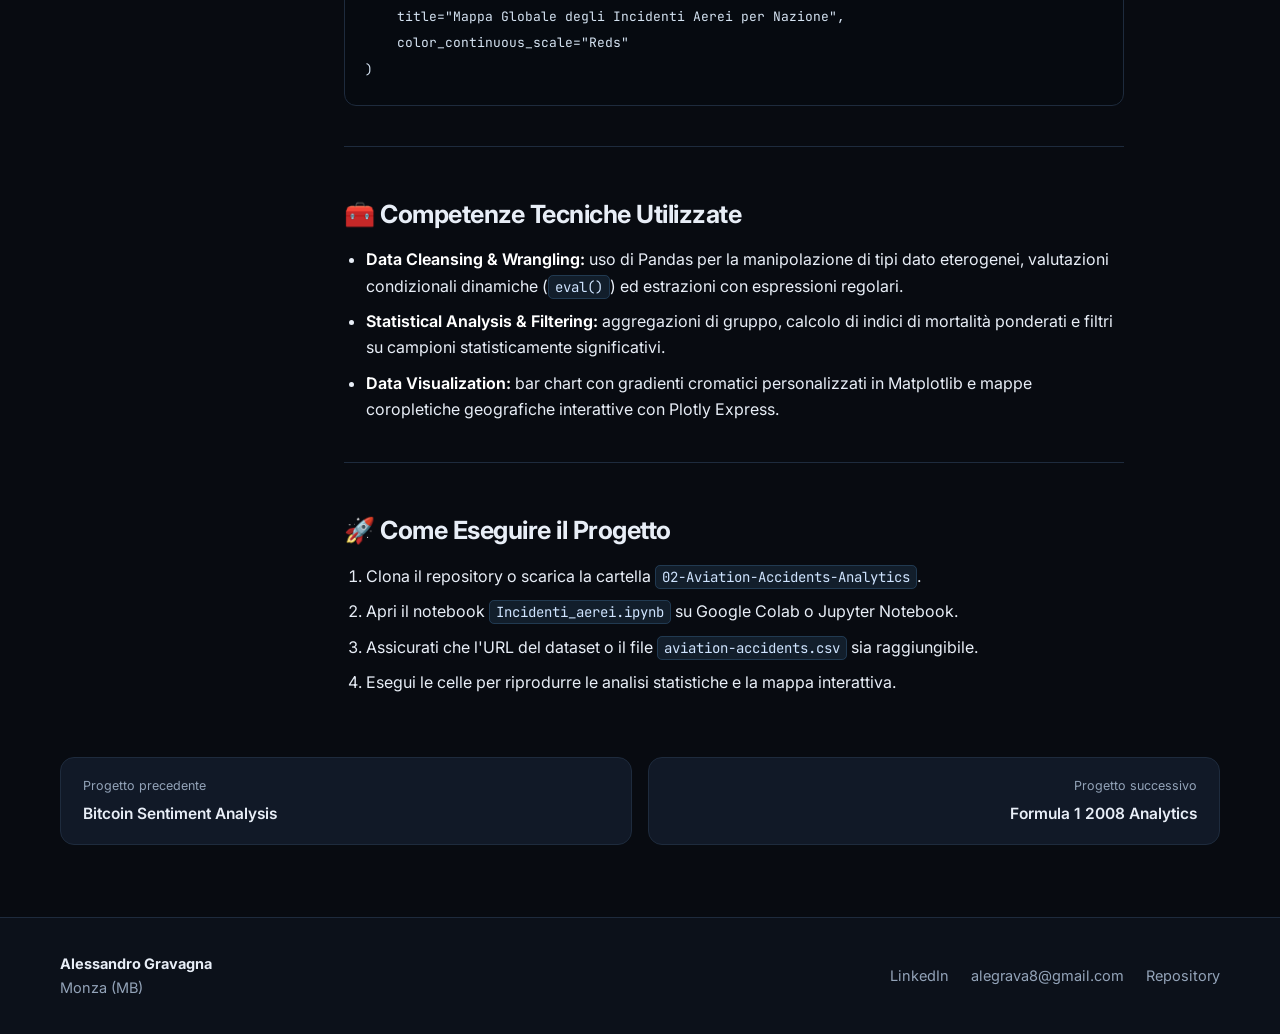
==== commit 7c061229: "Rimuove il ruolo da header e footer del sito Nella barra in alto resta solo il nome; nel footer nome" ====
--- a/docs/projects/aviation-accidents.html
+++ b/docs/projects/aviation-accidents.html
@@ -26,7 +26,7 @@
   <div class="wrap topbar-inner">
     <a class="brand" href="../index.html">
       <span class="brand-mark">AG</span>
-      <span class="brand-text">Alessandro Gravagna<small>Junior Data Analyst</small></span>
+      <span class="brand-text">Alessandro Gravagna</span>
     </a>
     <nav class="topnav">
       <a href="../index.html#progetti">Progetti</a>
@@ -172,7 +172,7 @@
   <div class="wrap footer-inner">
     <div>
       <strong>Alessandro Gravagna</strong><br>
-      <span class="muted">Junior Data Analyst &middot; Monza (MB), Italia</span>
+      <span class="muted">Monza (MB)</span>
     </div>
     <div class="footer-links">
       <a href="https://www.linkedin.com/in/alessandro-gravagna-3a3050201/" target="_blank" rel="noopener">LinkedIn</a>
--- a/docs/assets/style.css
+++ b/docs/assets/style.css
@@ -66,8 +66,7 @@
   background: linear-gradient(135deg, var(--accent), var(--accent-2));
   color: #05130f; font-weight: 800; font-size: 14px; letter-spacing: .5px;
 }
-.brand-text { display: flex; flex-direction: column; font-weight: 650; font-size: 15px; line-height: 1.25; }
-.brand-text small { color: var(--muted); font-weight: 400; font-size: 12.5px; }
+.brand-text { font-weight: 650; font-size: 16px; line-height: 1.2; letter-spacing: -.005em; }
 .topnav { display: flex; align-items: center; gap: 26px; font-size: 14.5px; }
 .topnav a { color: var(--muted); }
 .topnav a:hover { color: var(--text); text-decoration: none; }
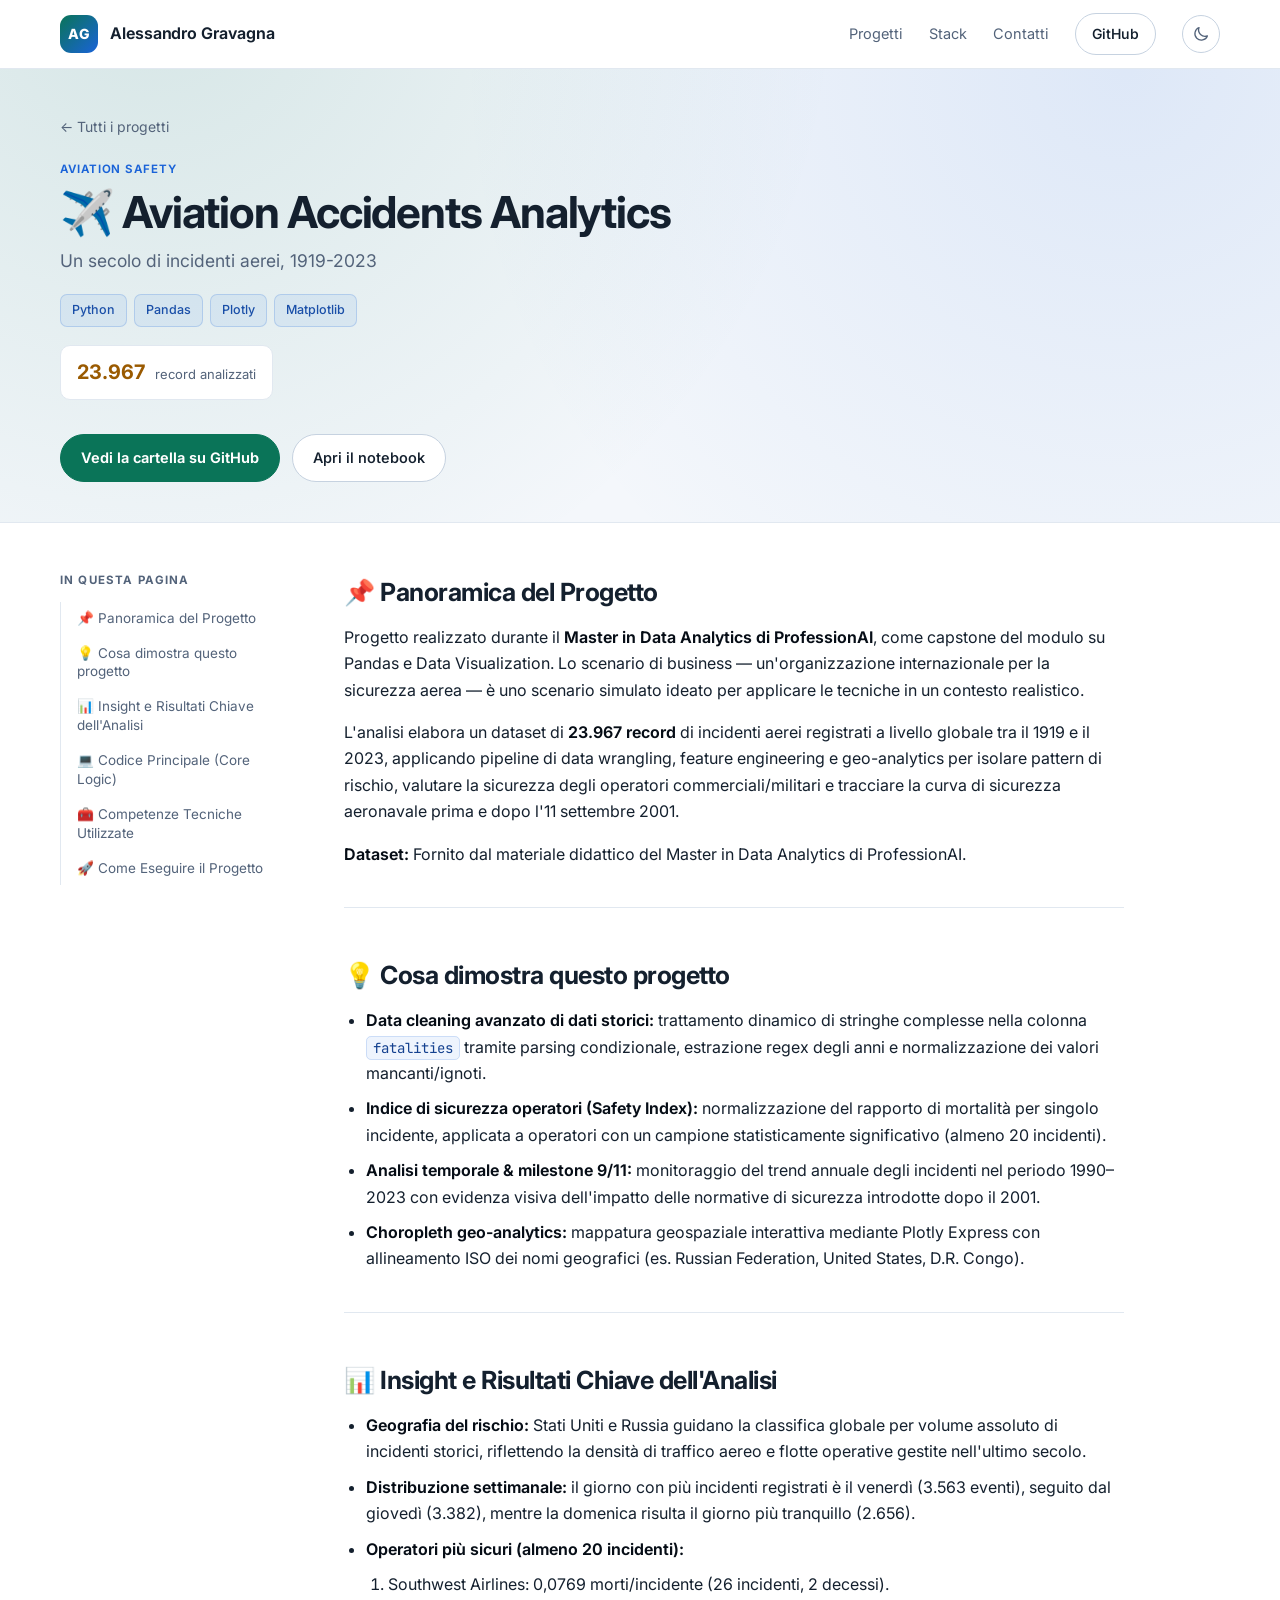
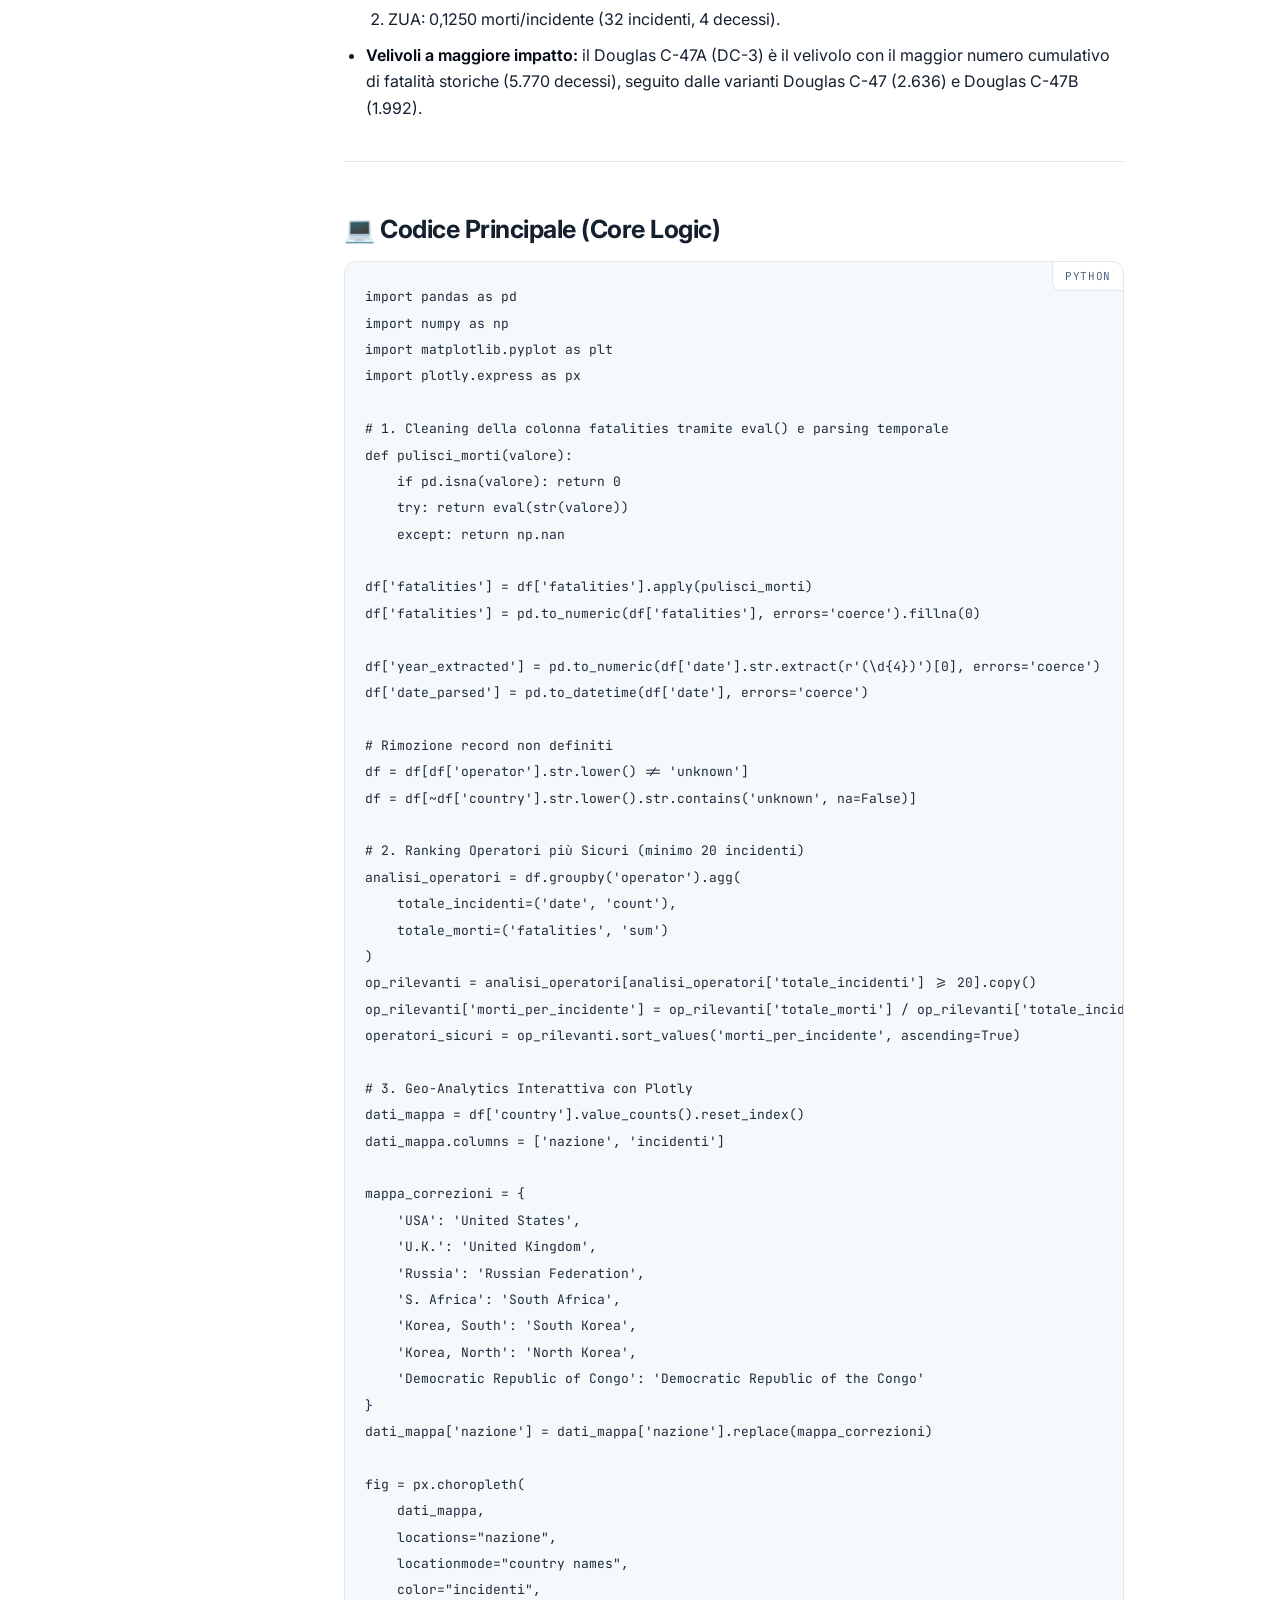
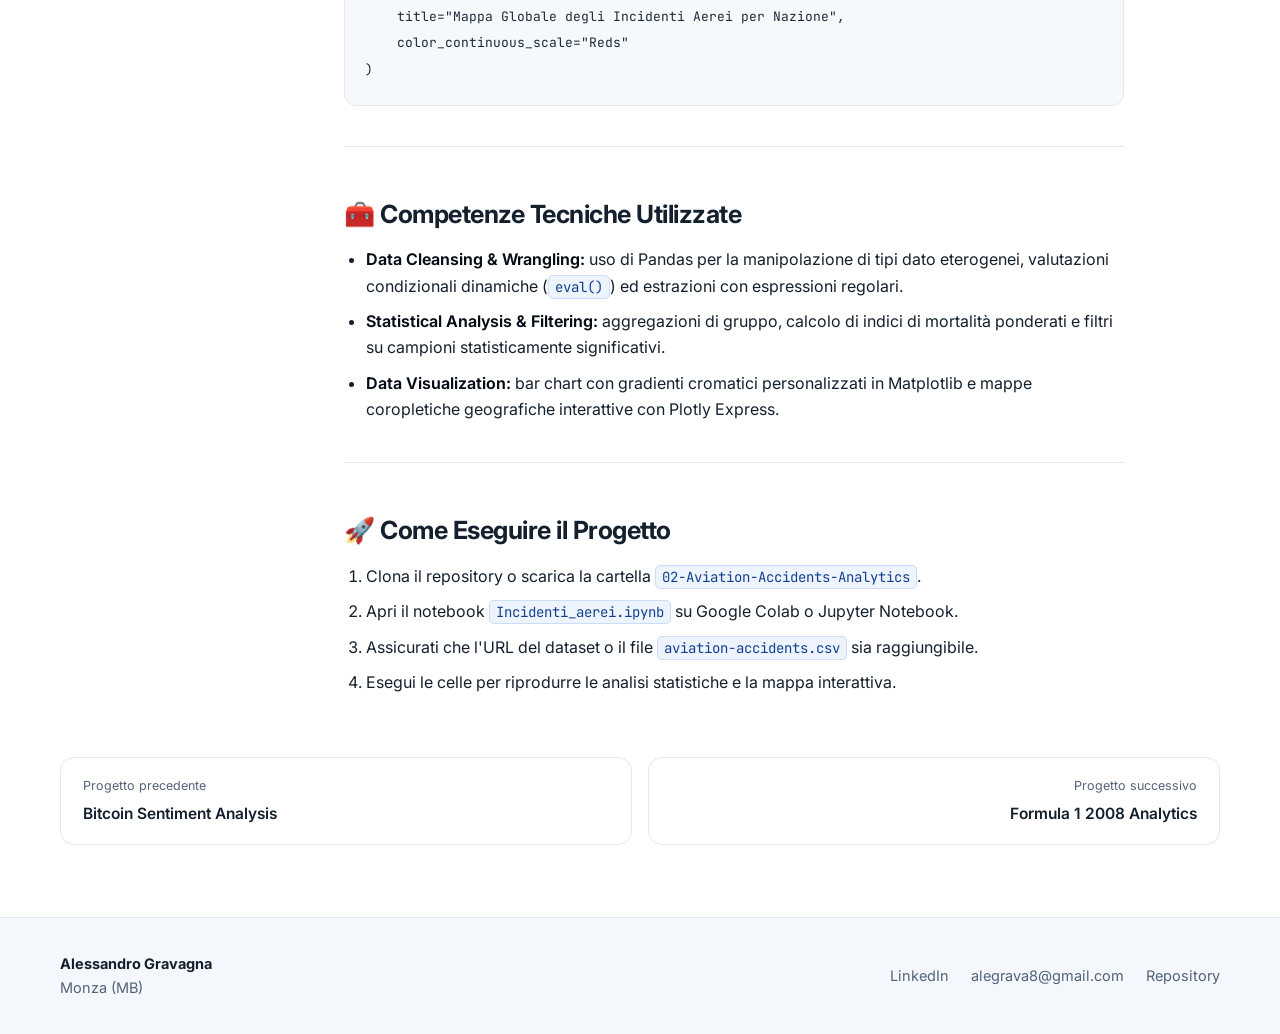
==== commit 10154209: "Aggiunge il pulsante per il tema chiaro/scuro Il sito era solo scuro. Ora la palette e' definita per" ====
--- a/docs/projects/aviation-accidents.html
+++ b/docs/projects/aviation-accidents.html
@@ -13,11 +13,22 @@
 <meta property="og:image" content="https://alessandrogravagna.github.io/Data-Analytics-Portfolio/assets/img/powerbi-techmarket-powerbi_dashboard_preview.png">
 <meta property="og:locale" content="it_IT">
 <meta name="twitter:card" content="summary_large_image">
+<meta name="color-scheme" content="dark light">
 <link rel="icon" href="data:image/svg+xml,<svg xmlns='http://www.w3.org/2000/svg' viewBox='0 0 100 100'><text y='.9em' font-size='90'>&#128202;</text></svg>">
 <link rel="preconnect" href="https://fonts.googleapis.com">
 <link rel="preconnect" href="https://fonts.gstatic.com" crossorigin>
 <link href="https://fonts.googleapis.com/css2?family=Inter:wght@400;500;600;700;800&family=JetBrains+Mono:wght@400;500&display=swap" rel="stylesheet">
 <link rel="stylesheet" href="../assets/style.css">
+<script>
+(function () {
+  try {
+    var t = localStorage.getItem('tema');
+    if (t === 'light' || t === 'dark') {
+      document.documentElement.setAttribute('data-theme', t);
+    }
+  } catch (e) { /* localStorage non disponibile: si usa il tema di sistema */ }
+})();
+</script>
 
 </head>
 <body class="project">
@@ -33,6 +44,16 @@
       <a href="../index.html#stack">Stack</a>
       <a href="../index.html#contatti">Contatti</a>
       <a class="btn btn-ghost" href="https://github.com/alessandrogravagna/Data-Analytics-Portfolio" target="_blank" rel="noopener">GitHub</a>
+      <button class="theme-toggle" type="button" id="theme-toggle"
+        aria-label="Cambia tema chiaro o scuro" title="Cambia tema chiaro o scuro">
+        <svg class="icon-sun" viewBox="0 0 24 24" aria-hidden="true" focusable="false">
+          <circle cx="12" cy="12" r="4.2"/>
+          <path d="M12 2.4v2.6M12 19v2.6M4.2 4.2l1.9 1.9M17.9 17.9l1.9 1.9M2.4 12h2.6M19 12h2.6M4.2 19.8l1.9-1.9M17.9 6.1l1.9-1.9"/>
+        </svg>
+        <svg class="icon-moon" viewBox="0 0 24 24" aria-hidden="true" focusable="false">
+          <path d="M20.5 14.6A8.6 8.6 0 0 1 9.4 3.5a8.6 8.6 0 1 0 11.1 11.1z"/>
+        </svg>
+      </button>
     </nav>
   </div>
 </header>
@@ -181,5 +202,36 @@
     </div>
   </div>
 </footer>
+<script>
+(function () {
+  var root = document.documentElement;
+  var btn = document.getElementById('theme-toggle');
+  if (!btn) return;
+  var scuroDiSistema = window.matchMedia('(prefers-color-scheme: dark)');
+
+  function temaAttuale() {
+    return root.getAttribute('data-theme') || (scuroDiSistema.matches ? 'dark' : 'light');
+  }
+  function aggiornaEtichetta() {
+    var prossimo = temaAttuale() === 'dark' ? 'chiaro' : 'scuro';
+    btn.setAttribute('aria-label', 'Passa al tema ' + prossimo);
+    btn.setAttribute('title', 'Passa al tema ' + prossimo);
+  }
+
+  btn.addEventListener('click', function () {
+    var nuovo = temaAttuale() === 'dark' ? 'light' : 'dark';
+    root.setAttribute('data-theme', nuovo);
+    try { localStorage.setItem('tema', nuovo); } catch (e) {}
+    aggiornaEtichetta();
+  });
+
+  // Se non c'e' una scelta esplicita, si segue il sistema anche a caldo.
+  scuroDiSistema.addEventListener('change', function () {
+    if (!root.hasAttribute('data-theme')) aggiornaEtichetta();
+  });
+
+  aggiornaEtichetta();
+})();
+</script>
 </body>
 </html>
--- a/docs/assets/style.css
+++ b/docs/assets/style.css
@@ -3,7 +3,11 @@
    Foglio di stile unico del sito (generato in docs/assets/style.css)
    ========================================================================== */
 
+/* Tema scuro = valori di base. Il tema chiaro ridefinisce solo i colori, sia
+   quando lo chiede il sistema sia quando lo impone il pulsante in alto a destra.
+   Sul fondo chiaro i due accenti devono scurirsi: servono anche per il testo. */
 :root {
+  color-scheme: dark;
   --bg: #080b11;
   --bg-alt: #0c111a;
   --surface: #111927;
@@ -11,14 +15,109 @@
   --border: #1e2b3d;
   --border-strong: #2b3d55;
   --text: #e8eef7;
+  --text-strong: #ffffff;
   --muted: #93a3b8;
   --accent: #5ee0b5;
+  --accent-hover: #7aeac6;
   --accent-2: #64b5ff;
   --accent-3: #ffb454;
+  --on-accent: #04130e;
+  --accent-soft-bg: rgba(94, 224, 181, .08);
+  --accent-soft-border: rgba(94, 224, 181, .35);
+  --accent-ring: rgba(94, 224, 181, .18);
+  --chip-bg: rgba(100, 181, 255, .09);
+  --chip-border: rgba(100, 181, 255, .2);
+  --chip-text: #b8d8ff;
+  --code-bg: rgba(100, 181, 255, .11);
+  --code-border: rgba(100, 181, 255, .18);
+  --code-text: #cfe4ff;
+  --code-block-bg: #060a10;
+  --code-block-text: #d5e3f2;
+  --topbar-bg: rgba(8, 11, 17, .82);
+  --grid-line: rgba(255, 255, 255, .028);
+  --card-shadow: rgba(0, 0, 0, .9);
+  --row-hover: rgba(255, 255, 255, .02);
+  --glow-1: rgba(94, 224, 181, .17);
+  --glow-2: rgba(100, 181, 255, .15);
+  --media-opacity: .92;
   --radius: 14px;
   --wrap: 1160px;
   --mono: "JetBrains Mono", ui-monospace, SFMono-Regular, Menlo, monospace;
   --sans: "Inter", -apple-system, BlinkMacSystemFont, "Segoe UI", Roboto, sans-serif;
+}
+
+@media (prefers-color-scheme: light) {
+  :root:not([data-theme="dark"]) {
+  color-scheme: light;
+  --bg: #ffffff;
+  --bg-alt: #f4f7fb;
+  --surface: #ffffff;
+  --surface-2: #f1f5fa;
+  --border: #e1e8f0;
+  --border-strong: #c6d2e0;
+  --text: #14202e;
+  --text-strong: #060d16;
+  --muted: #53637a;
+  --accent: #0a7458;
+  --accent-hover: #08624a;
+  --accent-2: #1a63d8;
+  --accent-3: #9a5a00;
+  --on-accent: #ffffff;
+  --accent-soft-bg: rgba(10, 116, 88, .08);
+  --accent-soft-border: rgba(10, 116, 88, .3);
+  --accent-ring: rgba(10, 116, 88, .18);
+  --chip-bg: rgba(26, 99, 216, .07);
+  --chip-border: rgba(26, 99, 216, .2);
+  --chip-text: #1a4fa8;
+  --code-bg: rgba(26, 99, 216, .07);
+  --code-border: rgba(26, 99, 216, .16);
+  --code-text: #14418f;
+  --code-block-bg: #f6f9fc;
+  --code-block-text: #1d2b3a;
+  --topbar-bg: rgba(255, 255, 255, .86);
+  --grid-line: rgba(20, 32, 46, .045);
+  --card-shadow: rgba(20, 32, 46, .18);
+  --row-hover: rgba(20, 32, 46, .025);
+  --glow-1: rgba(10, 116, 88, .13);
+  --glow-2: rgba(26, 99, 216, .1);
+  --media-opacity: 1;
+  }
+}
+
+:root[data-theme="light"] {
+  color-scheme: light;
+  --bg: #ffffff;
+  --bg-alt: #f4f7fb;
+  --surface: #ffffff;
+  --surface-2: #f1f5fa;
+  --border: #e1e8f0;
+  --border-strong: #c6d2e0;
+  --text: #14202e;
+  --text-strong: #060d16;
+  --muted: #53637a;
+  --accent: #0a7458;
+  --accent-hover: #08624a;
+  --accent-2: #1a63d8;
+  --accent-3: #9a5a00;
+  --on-accent: #ffffff;
+  --accent-soft-bg: rgba(10, 116, 88, .08);
+  --accent-soft-border: rgba(10, 116, 88, .3);
+  --accent-ring: rgba(10, 116, 88, .18);
+  --chip-bg: rgba(26, 99, 216, .07);
+  --chip-border: rgba(26, 99, 216, .2);
+  --chip-text: #1a4fa8;
+  --code-bg: rgba(26, 99, 216, .07);
+  --code-border: rgba(26, 99, 216, .16);
+  --code-text: #14418f;
+  --code-block-bg: #f6f9fc;
+  --code-block-text: #1d2b3a;
+  --topbar-bg: rgba(255, 255, 255, .86);
+  --grid-line: rgba(20, 32, 46, .045);
+  --card-shadow: rgba(20, 32, 46, .18);
+  --row-hover: rgba(20, 32, 46, .025);
+  --glow-1: rgba(10, 116, 88, .13);
+  --glow-2: rgba(26, 99, 216, .1);
+  --media-opacity: 1;
 }
 
 * { box-sizing: border-box; }
@@ -46,14 +145,14 @@
 
 .skip {
   position: absolute; left: -9999px; top: 0; background: var(--accent);
-  color: #04120d; padding: 10px 16px; border-radius: 0 0 8px 0; z-index: 100;
+  color: var(--on-accent); padding: 10px 16px; border-radius: 0 0 8px 0; z-index: 100;
 }
 .skip:focus { left: 0; }
 
 /* ---------- Topbar ---------- */
 .topbar {
   position: sticky; top: 0; z-index: 50;
-  background: rgba(8, 11, 17, .82);
+  background: var(--topbar-bg);
   backdrop-filter: blur(14px);
   border-bottom: 1px solid var(--border);
 }
@@ -64,12 +163,36 @@
   width: 38px; height: 38px; border-radius: 11px; flex: none;
   display: grid; place-items: center;
   background: linear-gradient(135deg, var(--accent), var(--accent-2));
-  color: #05130f; font-weight: 800; font-size: 14px; letter-spacing: .5px;
+  color: var(--on-accent); font-weight: 800; font-size: 14px; letter-spacing: .5px;
 }
 .brand-text { font-weight: 650; font-size: 16px; line-height: 1.2; letter-spacing: -.005em; }
 .topnav { display: flex; align-items: center; gap: 26px; font-size: 14.5px; }
 .topnav a { color: var(--muted); }
 .topnav a:hover { color: var(--text); text-decoration: none; }
+
+/* ---------- Pulsante tema chiaro/scuro ---------- */
+.theme-toggle {
+  display: grid; place-items: center; flex: none;
+  width: 38px; height: 38px; padding: 0; cursor: pointer;
+  border: 1px solid var(--border-strong); border-radius: 50%;
+  background: var(--surface); color: var(--muted);
+  transition: color .18s, border-color .18s, background .18s;
+}
+.theme-toggle:hover { color: var(--accent); border-color: var(--accent); background: var(--surface-2); }
+.theme-toggle:focus-visible { outline: 2px solid var(--accent); outline-offset: 2px; }
+.theme-toggle svg {
+  width: 18px; height: 18px;
+  fill: none; stroke: currentColor; stroke-width: 1.7;
+  stroke-linecap: round; stroke-linejoin: round;
+}
+/* Si mostra l'icona del tema verso cui si passa. */
+.theme-toggle .icon-moon { display: none; }
+:root[data-theme="light"] .theme-toggle .icon-sun { display: none; }
+:root[data-theme="light"] .theme-toggle .icon-moon { display: block; }
+@media (prefers-color-scheme: light) {
+  :root:not([data-theme="dark"]) .theme-toggle .icon-sun { display: none; }
+  :root:not([data-theme="dark"]) .theme-toggle .icon-moon { display: block; }
+}
 
 /* ---------- Bottoni ---------- */
 .btn {
@@ -80,8 +203,8 @@
   transition: border-color .18s, background .18s, transform .18s;
 }
 .btn:hover { text-decoration: none; border-color: var(--accent); background: var(--surface-2); transform: translateY(-1px); }
-.btn-primary { background: var(--accent); border-color: var(--accent); color: #04130e; font-weight: 650; }
-.btn-primary:hover { background: #7aeac6; border-color: #7aeac6; color: #04130e; }
+.btn-primary { background: var(--accent); border-color: var(--accent); color: var(--on-accent); font-weight: 650; }
+.btn-primary:hover { background: var(--accent-hover); border-color: var(--accent-hover); color: var(--on-accent); }
 .btn-accent { background: transparent; border-color: var(--accent-3); color: var(--accent-3); }
 .btn-accent:hover { background: rgba(255, 180, 84, .12); border-color: var(--accent-3); }
 .btn-ghost { padding: 8px 16px; font-size: 14px; }
@@ -96,14 +219,14 @@
 .hero::before {
   content: ""; position: absolute; inset: -40% -10% auto -10%; height: 620px;
   background:
-    radial-gradient(closest-side, rgba(94, 224, 181, .17), transparent 70%) 18% 40% / 60% 100% no-repeat,
-    radial-gradient(closest-side, rgba(100, 181, 255, .15), transparent 70%) 82% 20% / 55% 100% no-repeat;
+    radial-gradient(closest-side, var(--glow-1), transparent 70%) 18% 40% / 60% 100% no-repeat,
+    radial-gradient(closest-side, var(--glow-2), transparent 70%) 82% 20% / 55% 100% no-repeat;
   pointer-events: none;
 }
 .hero::after {
   content: ""; position: absolute; inset: 0; pointer-events: none;
-  background-image: linear-gradient(rgba(255,255,255,.028) 1px, transparent 1px),
-                    linear-gradient(90deg, rgba(255,255,255,.028) 1px, transparent 1px);
+  background-image: linear-gradient(var(--grid-line) 1px, transparent 1px),
+                    linear-gradient(90deg, var(--grid-line) 1px, transparent 1px);
   background-size: 56px 56px;
   mask-image: linear-gradient(180deg, #000, transparent 82%);
 }
@@ -111,10 +234,10 @@
 .pill {
   display: inline-flex; align-items: center; gap: 9px; margin: 0 0 22px;
   padding: 7px 15px 7px 12px; border-radius: 999px;
-  border: 1px solid rgba(94, 224, 181, .35); background: rgba(94, 224, 181, .08);
+  border: 1px solid var(--accent-soft-border); background: var(--accent-soft-bg);
   color: var(--accent); font-size: 13.5px; font-weight: 550;
 }
-.pill .dot { width: 8px; height: 8px; border-radius: 50%; background: var(--accent); box-shadow: 0 0 0 4px rgba(94,224,181,.18); }
+.pill .dot { width: 8px; height: 8px; border-radius: 50%; background: var(--accent); box-shadow: 0 0 0 4px var(--accent-ring); }
 .hero h1 {
   margin: 0 0 22px; font-size: clamp(34px, 5.6vw, 60px); line-height: 1.08;
   letter-spacing: -.025em; font-weight: 800;
@@ -147,7 +270,7 @@
   transition: .18s;
 }
 .filter:hover { color: var(--text); border-color: var(--accent); }
-.filter.is-active { background: var(--accent); border-color: var(--accent); color: #04130e; }
+.filter.is-active { background: var(--accent); border-color: var(--accent); color: var(--on-accent); }
 .empty { color: var(--muted); text-align: center; padding: 40px 0; }
 
 /* ---------- Griglia progetti ---------- */
@@ -157,16 +280,16 @@
   background: var(--surface); overflow: hidden;
   transition: transform .2s, border-color .2s, box-shadow .2s;
 }
-.card:hover { transform: translateY(-4px); border-color: var(--border-strong); box-shadow: 0 18px 40px -24px rgba(0,0,0,.9); }
+.card:hover { transform: translateY(-4px); border-color: var(--border-strong); box-shadow: 0 18px 40px -24px var(--card-shadow); }
 .card-link { display: flex; flex-direction: column; height: 100%; color: inherit; }
 .card-link:hover { text-decoration: none; }
 .card-media { aspect-ratio: 16 / 9; overflow: hidden; background: var(--surface-2); border-bottom: 1px solid var(--border); }
-.card-media img { width: 100%; height: 100%; object-fit: cover; object-position: top center; opacity: .92; transition: .3s; }
+.card-media img { width: 100%; height: 100%; object-fit: cover; object-position: top center; opacity: var(--media-opacity); transition: .3s; }
 .card:hover .card-media img { opacity: 1; transform: scale(1.02); }
 .card-media--glyph {
   display: grid; place-items: center; font-size: 46px;
-  background: radial-gradient(circle at 30% 25%, rgba(94,224,181,.16), transparent 60%),
-              radial-gradient(circle at 75% 80%, rgba(100,181,255,.14), transparent 60%), var(--surface-2);
+  background: radial-gradient(circle at 30% 25%, var(--glow-1), transparent 60%),
+              radial-gradient(circle at 75% 80%, var(--glow-2), transparent 60%), var(--surface-2);
 }
 .card-body { padding: 20px 22px 22px; display: flex; flex-direction: column; flex: 1; }
 .card-top { display: flex; align-items: center; justify-content: space-between; gap: 10px; margin-bottom: 10px; }
@@ -186,7 +309,7 @@
 .chips { display: flex; flex-wrap: wrap; gap: 7px; }
 .chip {
   padding: 5px 11px; border-radius: 7px; font-size: 12.5px; font-weight: 500;
-  background: rgba(100, 181, 255, .09); border: 1px solid rgba(100, 181, 255, .2); color: #b8d8ff;
+  background: var(--chip-bg); border: 1px solid var(--chip-border); color: var(--chip-text);
 }
 .card-cta { margin-top: auto; padding-top: 18px; color: var(--accent); font-size: 14.5px; font-weight: 600; }
 .card:hover .card-cta span { display: inline-block; transform: translateX(4px); transition: .2s; }
@@ -205,8 +328,8 @@
 .project-head {
   padding: 44px 0 40px; border-bottom: 1px solid var(--border);
   background:
-    radial-gradient(circle at 12% -20%, rgba(94,224,181,.13), transparent 55%),
-    radial-gradient(circle at 88% 0%, rgba(100,181,255,.11), transparent 55%), var(--bg-alt);
+    radial-gradient(circle at 12% -20%, var(--glow-1), transparent 55%),
+    radial-gradient(circle at 88% 0%, var(--glow-2), transparent 55%), var(--bg-alt);
 }
 .back { display: inline-block; margin-bottom: 22px; color: var(--muted); font-size: 14px; }
 .back:hover { color: var(--accent); text-decoration: none; }
@@ -240,17 +363,17 @@
 .prose ul, .prose ol { margin: 0 0 18px; padding-left: 22px; }
 .prose li { margin-bottom: 9px; }
 .prose li > ul, .prose li > ol { margin: 9px 0 0; }
-.prose strong { color: #fff; font-weight: 650; }
+.prose strong { color: var(--text-strong); font-weight: 650; }
 .prose hr { margin: 40px 0; border: 0; border-top: 1px solid var(--border); }
 .prose img { margin: 22px 0; border-radius: 12px; border: 1px solid var(--border); }
 .prose .caption { margin-top: -8px; font-size: 13.5px; color: var(--muted); }
 .prose code {
   font-family: var(--mono); font-size: .875em; padding: 2px 6px; border-radius: 5px;
-  background: rgba(100, 181, 255, .11); border: 1px solid rgba(100, 181, 255, .18); color: #cfe4ff;
+  background: var(--code-bg); border: 1px solid var(--code-border); color: var(--code-text);
 }
 .code-block {
   position: relative; margin: 0 0 22px; border: 1px solid var(--border);
-  border-radius: 12px; background: #060a10; overflow: hidden;
+  border-radius: 12px; background: var(--code-block-bg); overflow: hidden;
 }
 .code-block::before {
   content: attr(data-lang); position: absolute; top: 0; right: 0;
@@ -262,14 +385,14 @@
 .code-block pre { margin: 0; padding: 22px 20px; overflow-x: auto; }
 .code-block code {
   font-family: var(--mono); font-size: 13px; line-height: 1.65;
-  background: none; border: 0; padding: 0; color: #d5e3f2; white-space: pre;
+  background: none; border: 0; padding: 0; color: var(--code-block-text); white-space: pre;
 }
 .table-wrap { margin: 0 0 24px; overflow-x: auto; border: 1px solid var(--border); border-radius: 12px; }
 .prose table { width: 100%; border-collapse: collapse; font-size: 14.5px; }
 .prose th, .prose td { padding: 12px 16px; text-align: left; border-bottom: 1px solid var(--border); vertical-align: top; }
 .prose thead th { background: var(--surface-2); font-size: 12.5px; letter-spacing: .04em; text-transform: uppercase; color: var(--muted); white-space: nowrap; }
 .prose tbody tr:last-child td { border-bottom: 0; }
-.prose tbody tr:hover { background: rgba(255,255,255,.02); }
+.prose tbody tr:hover { background: var(--row-hover); }
 
 /* ---------- Pager ---------- */
 .pager-row { display: grid; grid-template-columns: repeat(auto-fit, minmax(260px, 1fr)); gap: 16px; padding: 20px 0 72px; }
@@ -299,6 +422,7 @@
 }
 @media (max-width: 720px) {
   .wrap { width: calc(100% - 32px); }
+  .topnav { gap: 12px; }
   .topnav a:not(.btn) { display: none; }
   .grid { grid-template-columns: 1fr; }
   .stats { grid-template-columns: repeat(2, 1fr); }
